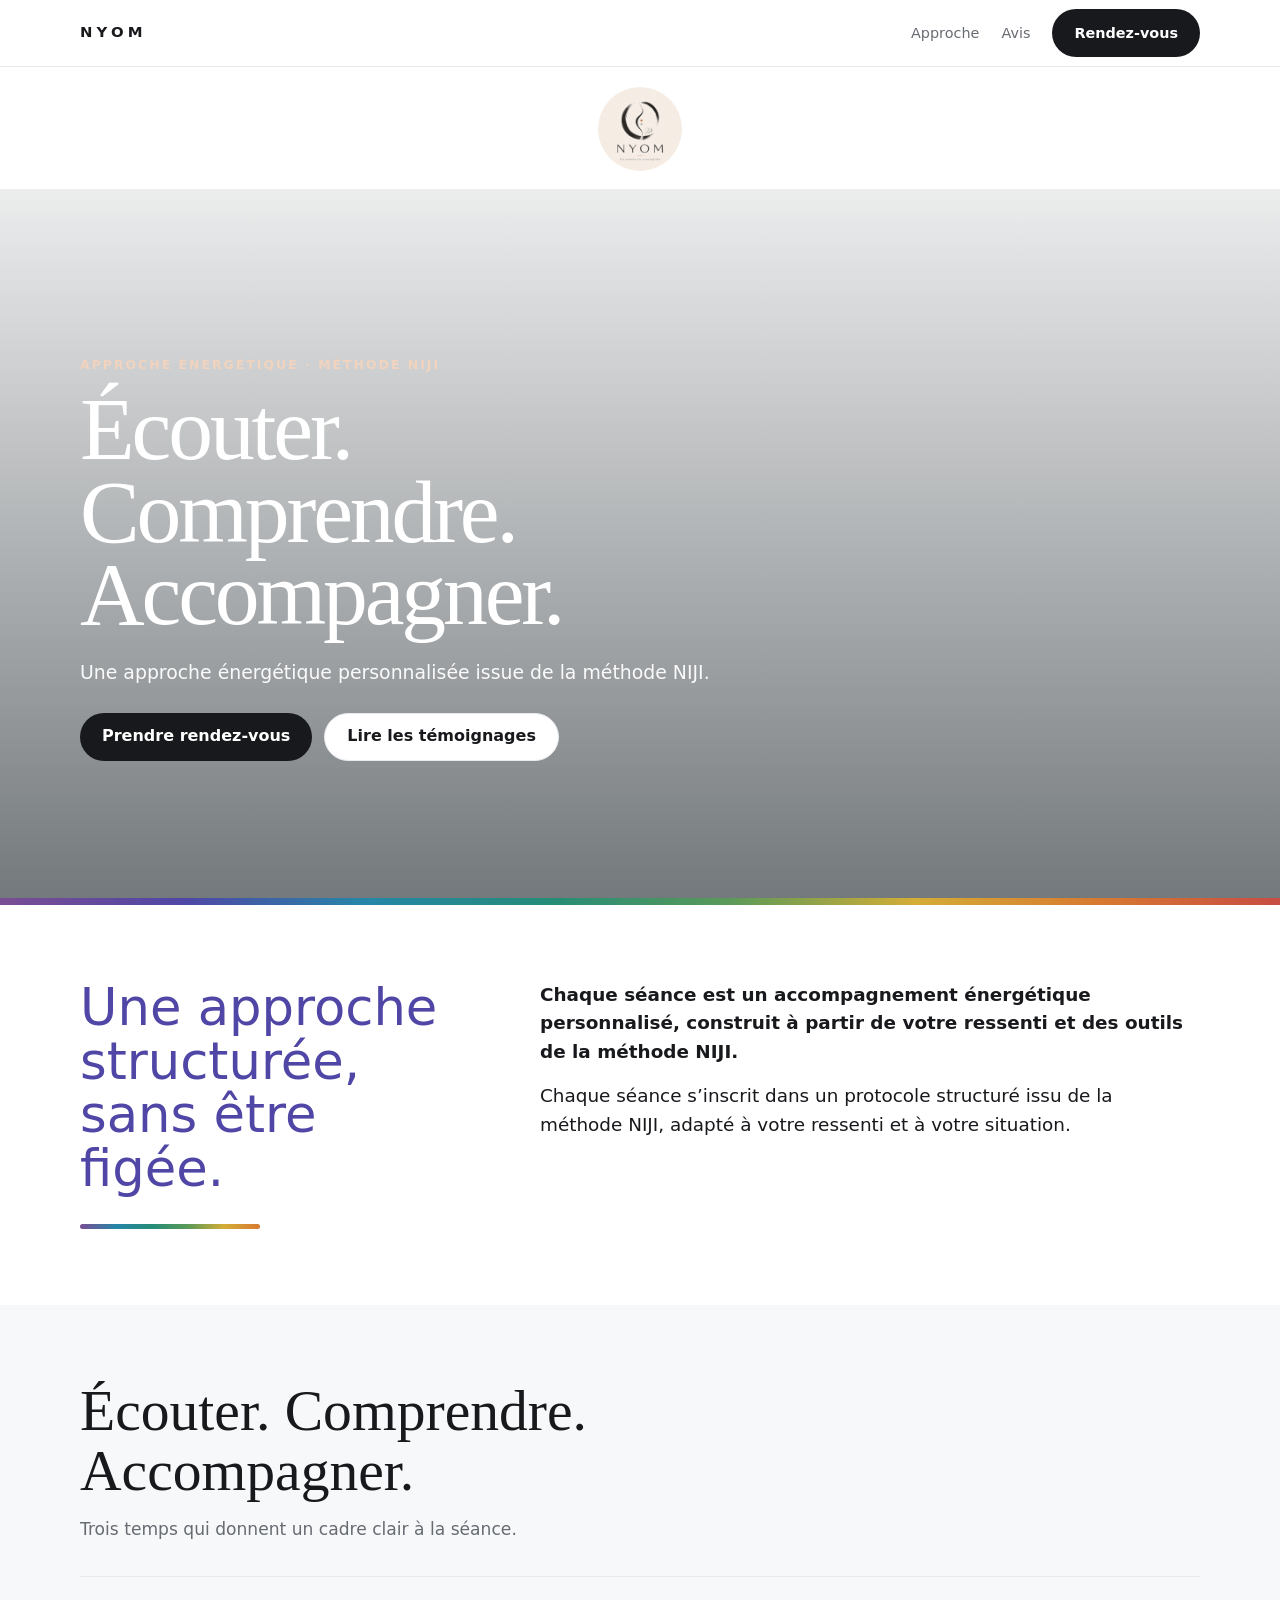
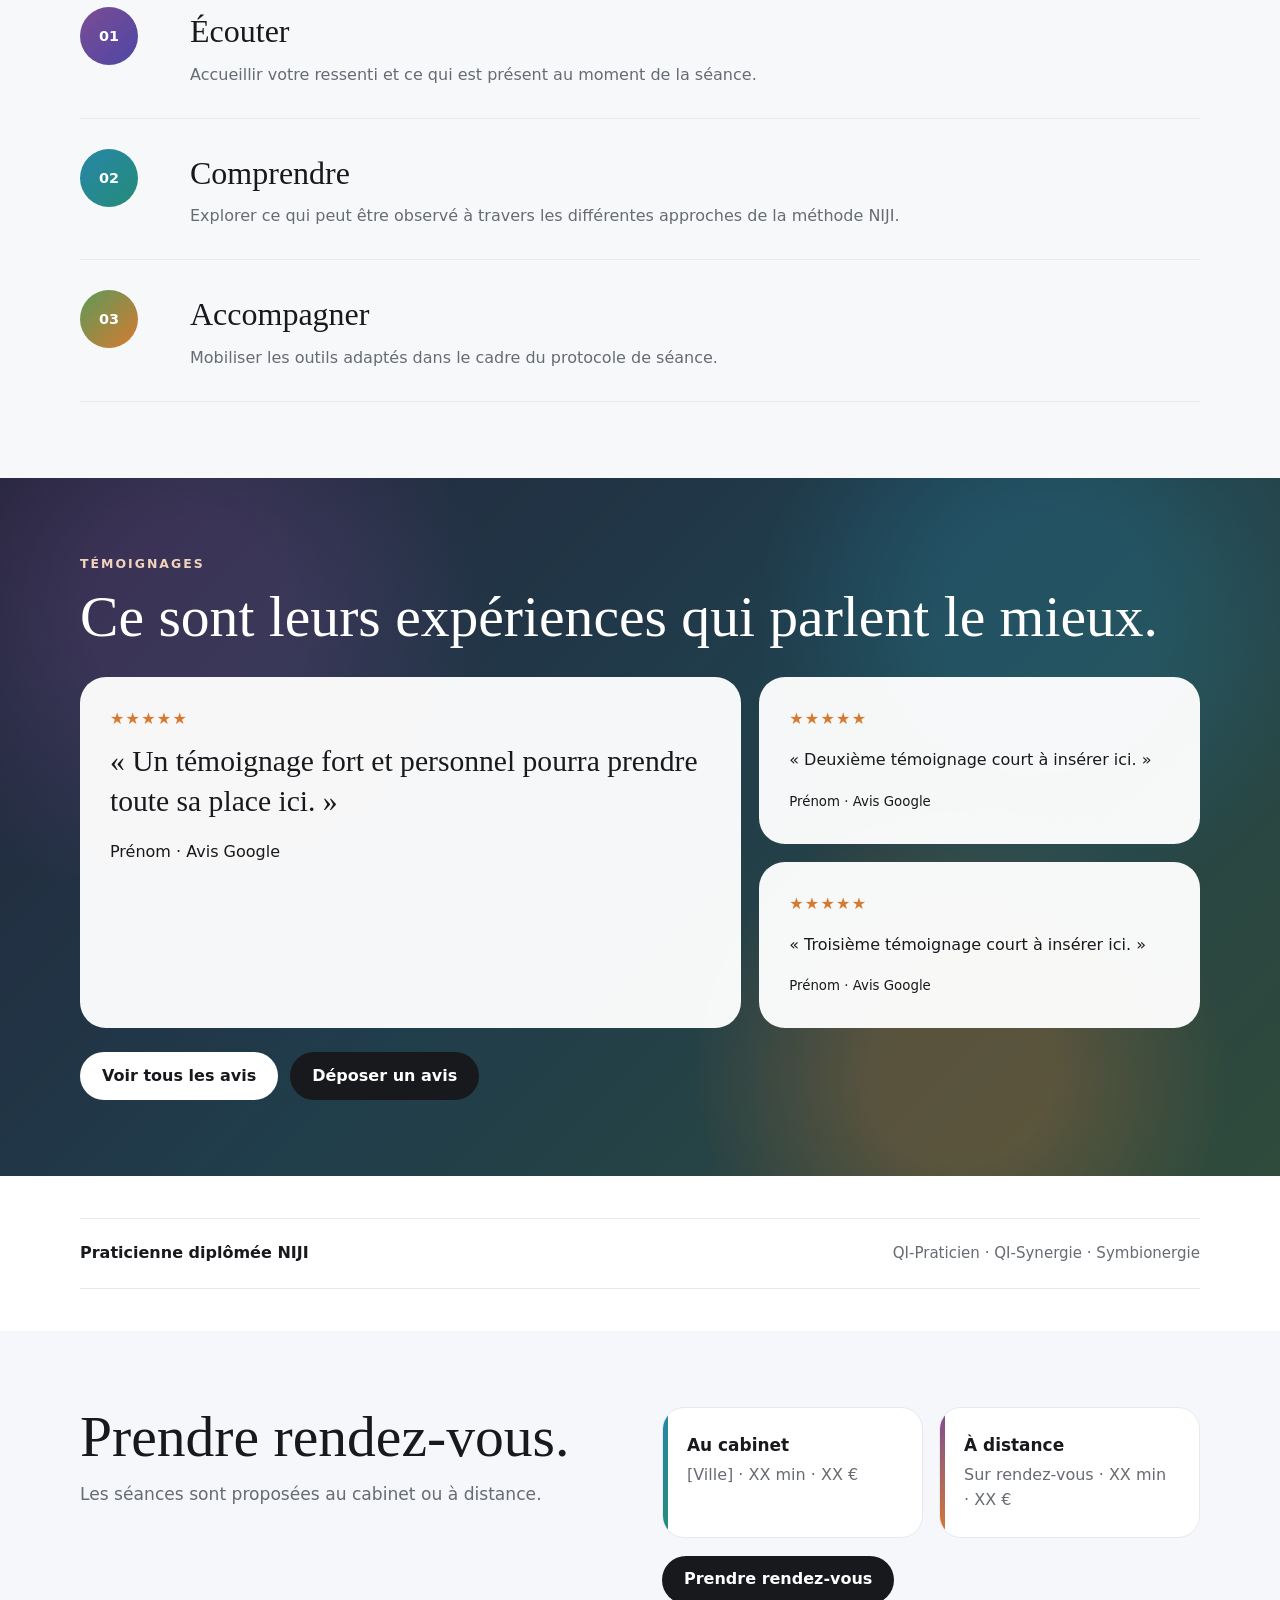
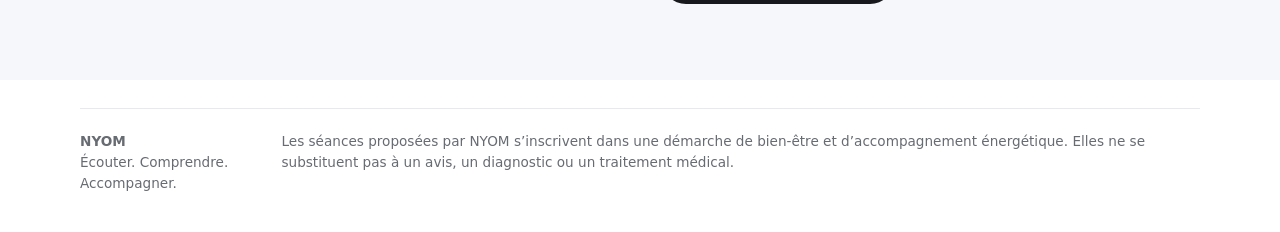
==== index.html @ b597dff4 "Initial NYOM showcase site" ====
<!doctype html>
<html lang="fr">
<head>
<meta charset="utf-8">
<meta name="viewport" content="width=device-width, initial-scale=1">
<title>NYOM — Maquette UX couleurs</title>
<style>
:root {
  --ink:#18191c;
  --muted:#676b72;
  --white:#ffffff;
  --soft:#f7f8fa;
  --indigo:#4f46a5;
  --blue:#2686a8;
  --teal:#258c78;
  --green:#5b9a58;
  --yellow:#d4ad36;
  --orange:#d77a31;
  --red:#c84c43;
  --purple:#7a4d94;
  --line:#e7e9ee;
  --max:1120px;
}
*{box-sizing:border-box}
html{scroll-behavior:smooth}
body{margin:0;background:var(--white);color:var(--ink);font-family:Inter,system-ui,-apple-system,"Segoe UI",sans-serif;line-height:1.55}
a{color:inherit;text-decoration:none}
.wrap{width:min(calc(100% - 28px),var(--max));margin:auto}

header{
  position:sticky;top:0;z-index:30;
  background:rgba(255,255,255,.94);
  backdrop-filter:blur(12px);
  border-bottom:1px solid var(--line)
}
.nav{min-height:66px;display:flex;align-items:center;justify-content:space-between;gap:18px}
.wordmark{letter-spacing:.28em;font-weight:800;font-size:.93rem}
.navlinks{display:flex;align-items:center;gap:22px;color:var(--muted);font-size:.9rem}
.btn{
  display:inline-flex;align-items:center;justify-content:center;
  min-height:48px;padding:0 22px;border-radius:999px;
  background:var(--ink);color:#fff;font-weight:750
}
.btn.light{background:#fff;color:var(--ink);border:1px solid var(--line)}

.logo-band{
  background:#fff;
  padding:20px 0 18px;
  display:flex;justify-content:center;
}
.logo-band img{width:84px;height:84px;object-fit:cover;border-radius:50%;mix-blend-mode:multiply}

.hero{
  position:relative;min-height:72vh;display:flex;align-items:flex-end;overflow:hidden;
  background:
    linear-gradient(180deg,rgba(13,22,28,.08),rgba(13,22,28,.58)),
    url("https://images.unsplash.com/photo-1470770841072-f978cf4d019e?auto=format&fit=crop&w=1800&q=88") center/cover no-repeat;
}
.hero:after{
  content:"";position:absolute;inset:auto 0 0 0;height:7px;
  background:linear-gradient(90deg,var(--purple),var(--indigo),var(--blue),var(--teal),var(--green),var(--yellow),var(--orange),var(--red));
}
.hero-inner{position:relative;z-index:2;padding:90px 0 68px;color:#fff;max-width:760px}
.kicker{font-size:.78rem;font-weight:800;letter-spacing:.16em;text-transform:uppercase;color:#f1d3be;margin-bottom:14px}
h1,h2,h3{font-family:Georgia,"Times New Roman",serif;font-weight:400}
h1{font-size:clamp(3.5rem,7vw,6.6rem);line-height:.92;letter-spacing:-.035em;margin:0 0 22px}
.hero p{font-size:1.18rem;max-width:640px;color:rgba(255,255,255,.95);margin:0 0 26px}
.hero-actions{display:flex;gap:12px;flex-wrap:wrap}

section{padding:76px 0}
h2{font-size:clamp(2.4rem,4.5vw,4.1rem);line-height:1.05;margin:0 0 14px}
.lead{color:var(--muted);font-size:1.07rem;max-width:720px;margin:0}

.approach{background:#fff}
.approach-grid{display:grid;grid-template-columns:.75fr 1.25fr;gap:64px;align-items:start}
.approach-title{font-size:clamp(2.3rem,4vw,3.6rem);line-height:1.05;color:var(--indigo)}
.approach-copy{font-size:1.15rem;max-width:760px}
.approach-copy p{margin:0 0 16px}
.spectrum-line{height:5px;border-radius:999px;background:linear-gradient(90deg,var(--purple),var(--blue),var(--teal),var(--green),var(--yellow),var(--orange));margin-top:28px;width:180px}

.flow{background:var(--soft)}
.flow-head{max-width:700px;margin-bottom:34px}
.flow-list{display:grid;gap:0;border-top:1px solid var(--line)}
.flow-item{
  display:grid;grid-template-columns:90px 1fr;gap:20px;
  padding:30px 0;border-bottom:1px solid var(--line);align-items:start
}
.flow-num{
  width:58px;height:58px;border-radius:50%;
  display:grid;place-items:center;color:#fff;font-weight:800;font-size:.9rem
}
.flow-item:nth-child(1) .flow-num{background:linear-gradient(135deg,var(--purple),var(--indigo))}
.flow-item:nth-child(2) .flow-num{background:linear-gradient(135deg,var(--blue),var(--teal))}
.flow-item:nth-child(3) .flow-num{background:linear-gradient(135deg,var(--green),var(--orange))}
.flow-item h3{font-size:2rem;margin:0 0 6px}
.flow-item p{margin:0;color:var(--muted);max-width:720px}

.reviews{
  background:linear-gradient(135deg,#23243a 0%,#203d4b 48%,#2f4b3c 100%);
  color:#fff;position:relative;overflow:hidden
}
.reviews:before{
  content:"";position:absolute;inset:0;opacity:.28;
  background:
    radial-gradient(circle at 15% 20%, #7a4d94 0 8%, transparent 25%),
    radial-gradient(circle at 82% 20%, #2686a8 0 9%, transparent 25%),
    radial-gradient(circle at 75% 85%, #d77a31 0 8%, transparent 24%)
}
.reviews .wrap{position:relative;z-index:2}
.reviews h2{color:#fff}
.review-grid{display:grid;grid-template-columns:1.2fr .8fr;gap:18px;margin-top:30px}
.review-main,.review-small{
  background:rgba(255,255,255,.96);color:var(--ink);
  border-radius:26px;padding:30px
}
.review-main blockquote{font-family:Georgia,serif;font-size:1.85rem;line-height:1.35;margin:0 0 18px}
.review-side{display:grid;gap:18px}
.stars{color:var(--orange);letter-spacing:.08em;margin-bottom:10px}
.review-actions{display:flex;gap:12px;flex-wrap:wrap;margin-top:24px}
.reviews .btn.light{background:#fff;border:0}

.credibility{background:#fff;padding:42px 0}
.credibility .wrap{
  display:flex;align-items:center;justify-content:space-between;gap:30px;
  border-top:1px solid var(--line);border-bottom:1px solid var(--line);padding:22px 0
}
.credibility strong{font-size:1rem}
.credibility span{color:var(--muted);font-size:.94rem}

.booking{background:#f6f7fa}
.booking-grid{display:grid;grid-template-columns:1fr 1fr;gap:44px;align-items:start}
.modes{display:grid;grid-template-columns:1fr 1fr;gap:16px}
.mode{
  background:#fff;border:1px solid var(--line);border-radius:22px;padding:24px;
  position:relative;overflow:hidden
}
.mode:before{content:"";position:absolute;left:0;top:0;bottom:0;width:5px}
.mode:first-child:before{background:linear-gradient(var(--blue),var(--teal))}
.mode:last-child:before{background:linear-gradient(var(--purple),var(--orange))}
.mode strong{display:block;font-size:1.06rem;margin-bottom:5px}
.mode span{color:var(--muted)}
.booking .btn{margin-top:18px}

footer{padding:28px 0 38px;background:#fff;color:var(--muted);font-size:.85rem}
.foot{display:flex;justify-content:space-between;gap:28px;border-top:1px solid var(--line);padding-top:22px}

@media(max-width:860px){
  .navlinks a:not(.btn){display:none}
  .approach-grid,.review-grid,.booking-grid{grid-template-columns:1fr}
  .modes{grid-template-columns:1fr}
  .credibility .wrap{align-items:flex-start;flex-direction:column}
}
@media(max-width:560px){
  .wrap{width:min(calc(100% - 22px),var(--max))}
  .nav .btn{min-height:42px;padding-inline:15px}
  .logo-band{padding:14px 0 12px}
  .logo-band img{width:68px;height:68px}
  .hero{min-height:70vh}
  .hero-inner{padding:82px 0 54px}
  .hero-actions{display:grid}
  .hero-actions .btn{width:100%}
  section{padding:58px 0}
  .approach-grid{gap:24px}
  .approach-title{font-size:2.35rem}
  .approach-copy{font-size:1.05rem}
  .flow-item{grid-template-columns:64px 1fr;gap:14px;padding:24px 0}
  .flow-num{width:48px;height:48px}
  .flow-item h3{font-size:1.75rem}
  .review-main blockquote{font-size:1.45rem}
  .foot{flex-direction:column}
}
</style>
</head>
<body>

<header>
  <div class="wrap nav">
    <a href="#top" class="wordmark">NYOM</a>
    <nav class="navlinks">
      <a href="#approche">Approche</a>
      <a href="#avis">Avis</a>
      <a href="#rdv" class="btn">Rendez-vous</a>
    </nav>
  </div>
</header>

<div class="logo-band">
  <img src='[data-uri]' alt='Logo NYOM'>
</div>

<main id="top">
<section class="hero">
  <div class="wrap">
    <div class="hero-inner">
      <div class="kicker">Approche énergétique · Méthode NIJI</div>
      <h1>Écouter.<br>Comprendre.<br>Accompagner.</h1>
      <p>Une approche énergétique personnalisée issue de la méthode NIJI.</p>
      <div class="hero-actions">
        <a href="#rdv" class="btn">Prendre rendez-vous</a>
        <a href="#avis" class="btn light">Lire les témoignages</a>
      </div>
    </div>
  </div>
</section>

<section id="approche" class="approach">
  <div class="wrap approach-grid">
    <div>
      <div class="approach-title">Une approche structurée, sans être figée.</div>
      <div class="spectrum-line"></div>
    </div>
    <div class="approach-copy">
      <p><strong>Chaque séance est un accompagnement énergétique personnalisé, construit à partir de votre ressenti et des outils de la méthode NIJI.</strong></p>
      <p>Chaque séance s’inscrit dans un protocole structuré issu de la méthode NIJI, adapté à votre ressenti et à votre situation.</p>
    </div>
  </div>
</section>

<section class="flow">
  <div class="wrap">
    <div class="flow-head">
      <h2>Écouter. Comprendre. Accompagner.</h2>
      <p class="lead">Trois temps qui donnent un cadre clair à la séance.</p>
    </div>
    <div class="flow-list">
      <article class="flow-item">
        <div class="flow-num">01</div>
        <div><h3>Écouter</h3><p>Accueillir votre ressenti et ce qui est présent au moment de la séance.</p></div>
      </article>
      <article class="flow-item">
        <div class="flow-num">02</div>
        <div><h3>Comprendre</h3><p>Explorer ce qui peut être observé à travers les différentes approches de la méthode NIJI.</p></div>
      </article>
      <article class="flow-item">
        <div class="flow-num">03</div>
        <div><h3>Accompagner</h3><p>Mobiliser les outils adaptés dans le cadre du protocole de séance.</p></div>
      </article>
    </div>
  </div>
</section>

<section id="avis" class="reviews">
  <div class="wrap">
    <div class="kicker">Témoignages</div>
    <h2>Ce sont leurs expériences qui parlent le mieux.</h2>
    <div class="review-grid">
      <div class="review-main">
        <div class="stars">★★★★★</div>
        <blockquote>« Un témoignage fort et personnel pourra prendre toute sa place ici. »</blockquote>
        <div>Prénom · Avis Google</div>
      </div>
      <div class="review-side">
        <div class="review-small"><div class="stars">★★★★★</div><p>« Deuxième témoignage court à insérer ici. »</p><small>Prénom · Avis Google</small></div>
        <div class="review-small"><div class="stars">★★★★★</div><p>« Troisième témoignage court à insérer ici. »</p><small>Prénom · Avis Google</small></div>
      </div>
    </div>
    <div class="review-actions">
      <a href="#" class="btn light">Voir tous les avis</a>
      <a href="#" class="btn">Déposer un avis</a>
    </div>
  </div>
</section>

<section class="credibility">
  <div class="wrap">
    <strong>Praticienne diplômée NIJI</strong>
    <span>QI-Praticien · QI-Synergie · Symbionergie</span>
  </div>
</section>

<section id="rdv" class="booking">
  <div class="wrap booking-grid">
    <div>
      <h2>Prendre rendez-vous.</h2>
      <p class="lead">Les séances sont proposées au cabinet ou à distance.</p>
    </div>
    <div>
      <div class="modes">
        <div class="mode"><strong>Au cabinet</strong><span>[Ville] · XX min · XX €</span></div>
        <div class="mode"><strong>À distance</strong><span>Sur rendez-vous · XX min · XX €</span></div>
      </div>
      <a href="#" class="btn">Prendre rendez-vous</a>
    </div>
  </div>
</section>
</main>

<footer>
  <div class="wrap foot">
    <div><strong>NYOM</strong><br>Écouter. Comprendre. Accompagner.</div>
    <div>Les séances proposées par NYOM s’inscrivent dans une démarche de bien-être et d’accompagnement énergétique. Elles ne se substituent pas à un avis, un diagnostic ou un traitement médical.</div>
  </div>
</footer>

</body>
</html>
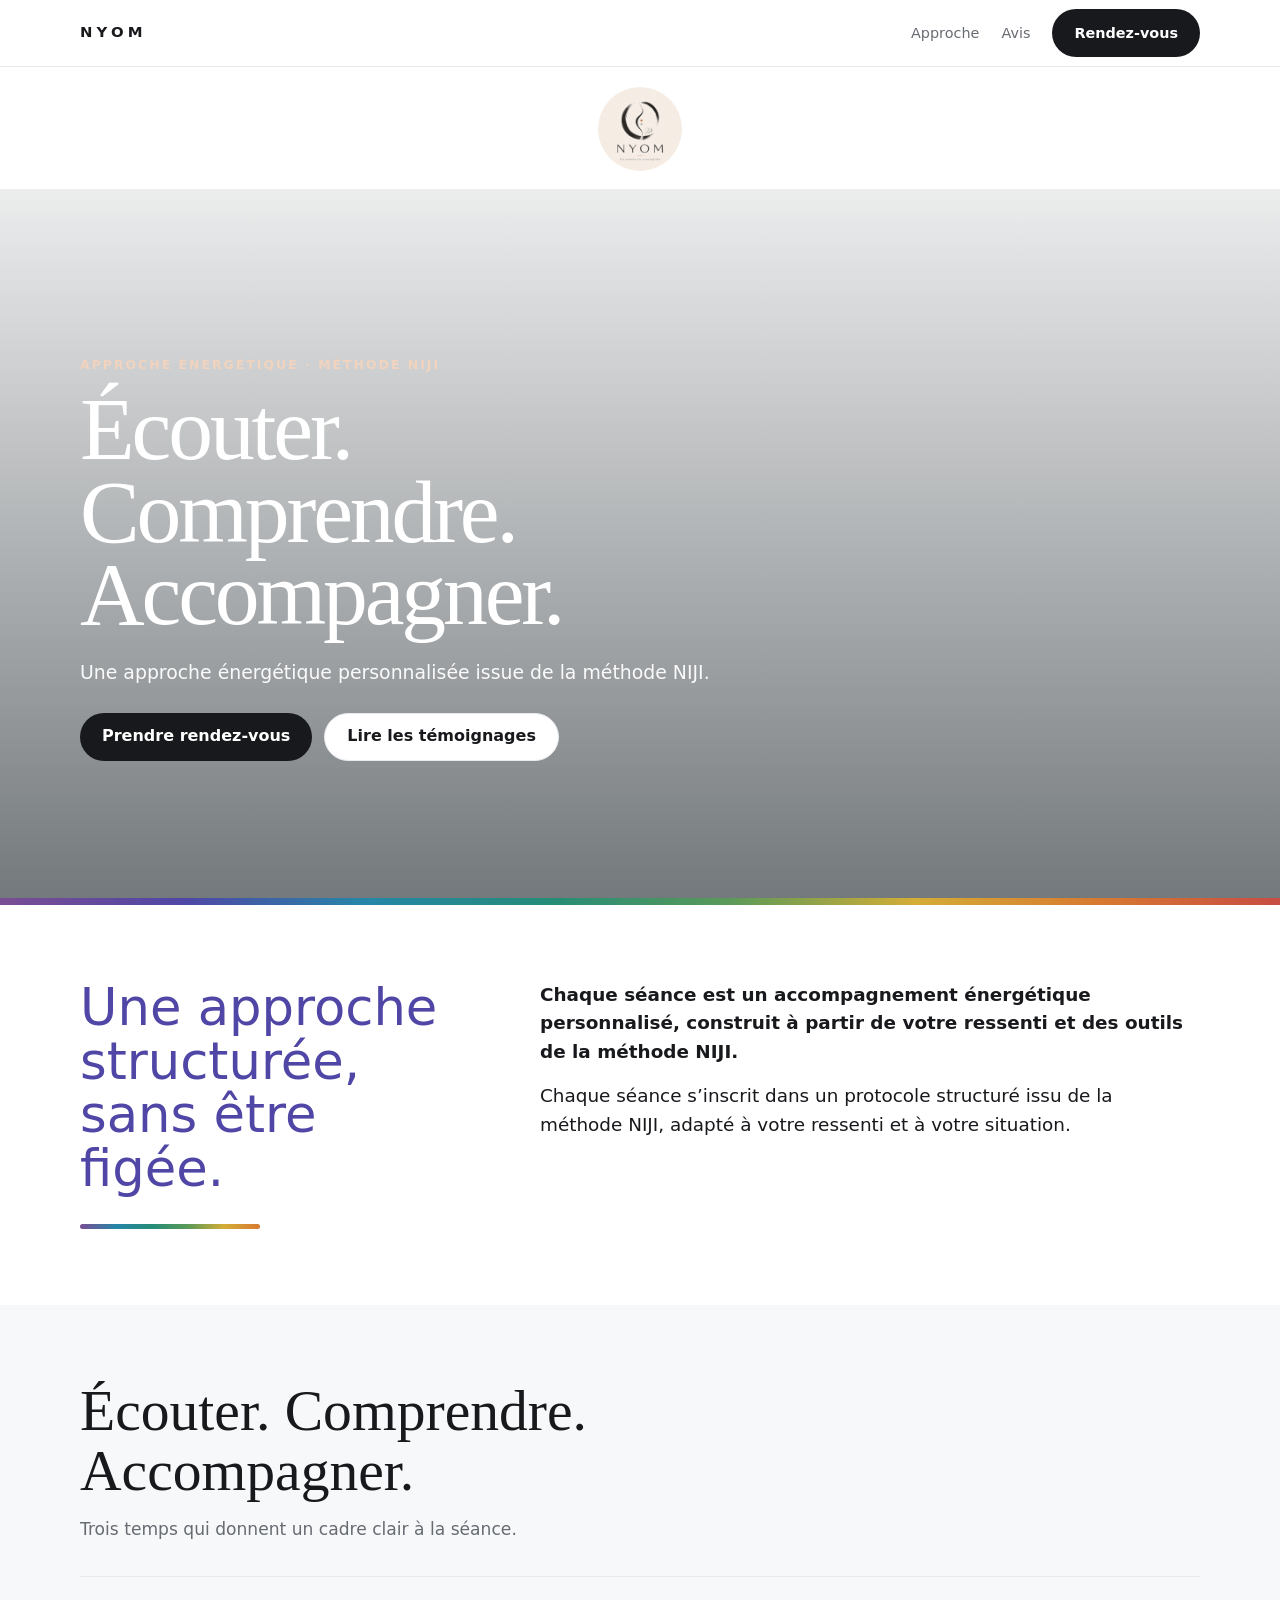
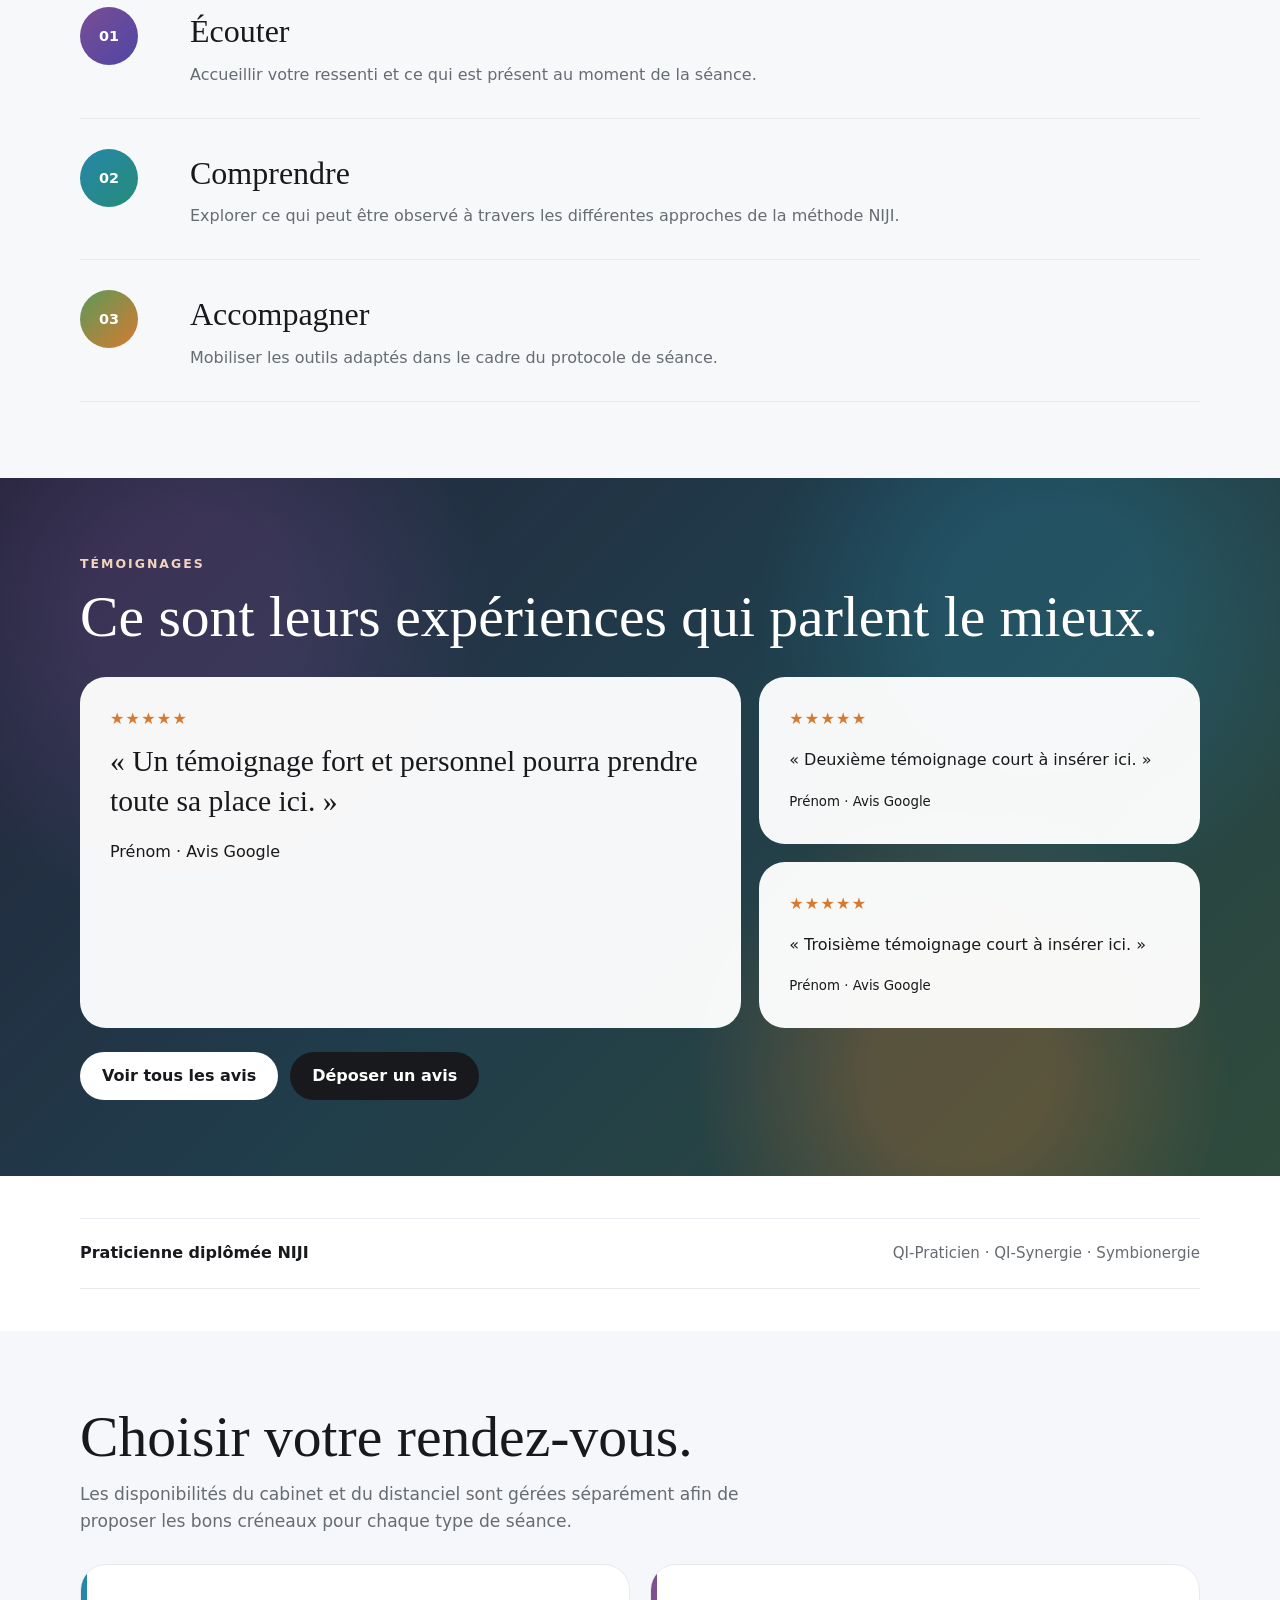
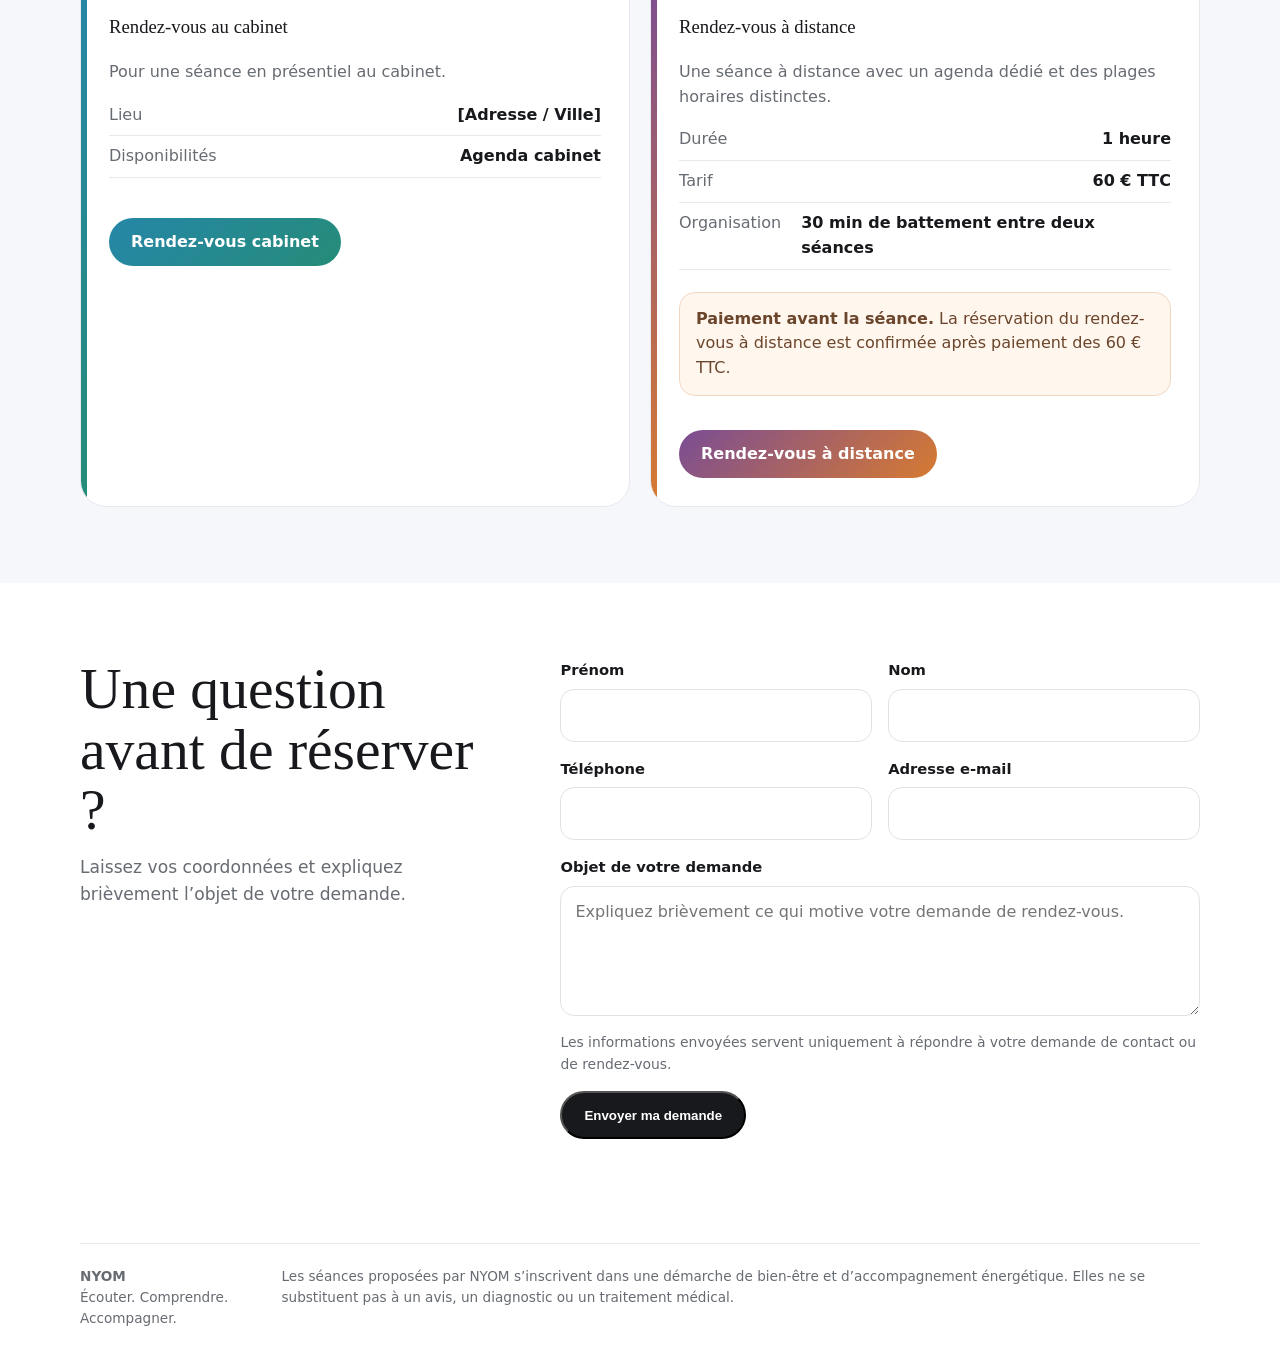
==== commit 232e9fa0: "feat: separate cabinet and remote booking" ====
--- a/index.html
+++ b/index.html
@@ -1,8 +1,9 @@
-<!doctype html>
+<!DOCTYPE html>
+
 <html lang="fr">
 <head>
-<meta charset="utf-8">
-<meta name="viewport" content="width=device-width, initial-scale=1">
+<meta charset="utf-8"/>
+<meta content="width=device-width, initial-scale=1" name="viewport"/>
 <title>NYOM — Maquette UX couleurs</title>
 <style>
 :root {
@@ -169,128 +170,235 @@
   .review-main blockquote{font-size:1.45rem}
   .foot{flex-direction:column}
 }
+
+.booking-head{max-width:780px;margin-bottom:30px}
+.booking-options{display:grid;grid-template-columns:1fr 1fr;gap:20px}
+.booking-card{background:#fff;border:1px solid var(--line);border-radius:26px;padding:28px;position:relative;overflow:hidden}
+.booking-card:before{content:"";position:absolute;left:0;top:0;bottom:0;width:6px}
+.booking-card.cabinet:before{background:linear-gradient(var(--blue),var(--teal))}
+.booking-card.remote:before{background:linear-gradient(var(--purple),var(--orange))}
+.booking-card p{color:var(--muted);margin:0 0 18px}
+.facts{display:grid;gap:8px;margin:18px 0 22px}
+.fact{display:flex;justify-content:space-between;gap:20px;padding-bottom:8px;border-bottom:1px solid var(--line)}
+.fact span:first-child{color:var(--muted)}
+.payment-note{background:#fff6ed;border:1px solid #f0d7c4;border-radius:16px;padding:14px 16px;margin:16px 0;color:#6b452c}
+.btn.blue{background:linear-gradient(135deg,var(--blue),var(--teal))}
+.btn.purple{background:linear-gradient(135deg,var(--purple),var(--orange))}
+.contact{background:#fff}
+.contact-grid{display:grid;grid-template-columns:.8fr 1.2fr;gap:54px}
+.form{display:grid;grid-template-columns:1fr 1fr;gap:16px}
+.field{display:grid;gap:7px}
+.field.full{grid-column:1/-1}
+.field label{font-size:.92rem;font-weight:700}
+.field input,.field textarea{width:100%;border:1px solid #dfe2e7;border-radius:14px;padding:13px 14px;background:#fff;color:var(--ink);font:inherit}
+.field textarea{min-height:130px;resize:vertical}
+.form-note{grid-column:1/-1;color:var(--muted);font-size:.87rem}
+.form .btn{justify-self:start}
+.success{display:none;margin-top:16px;padding:14px;border-radius:14px;background:#eef7f2;color:#23583f}
+@media(max-width:860px){
+  .booking-options,.contact-grid{grid-template-columns:1fr}
+  .form{grid-template-columns:1fr}
+  .field.full,.form-note{grid-column:auto}
+}
+@media(max-width:560px){
+  .fact{align-items:flex-start;flex-direction:column;gap:2px}
+  .booking-card{padding:23px}
+  .form .btn{width:100%}
+}
 </style>
 </head>
 <body>
-
 <header>
-  <div class="wrap nav">
-    <a href="#top" class="wordmark">NYOM</a>
-    <nav class="navlinks">
-      <a href="#approche">Approche</a>
-      <a href="#avis">Avis</a>
-      <a href="#rdv" class="btn">Rendez-vous</a>
-    </nav>
-  </div>
+<div class="wrap nav">
+<a class="wordmark" href="#top">NYOM</a>
+<nav class="navlinks">
+<a href="#approche">Approche</a>
+<a href="#avis">Avis</a>
+<a class="btn" href="#rdv">Rendez-vous</a>
+</nav>
+</div>
 </header>
-
 <div class="logo-band">
-  <img src='[data-uri]' alt='Logo NYOM'>
-</div>
-
+<img alt="Logo NYOM" src="[data-uri]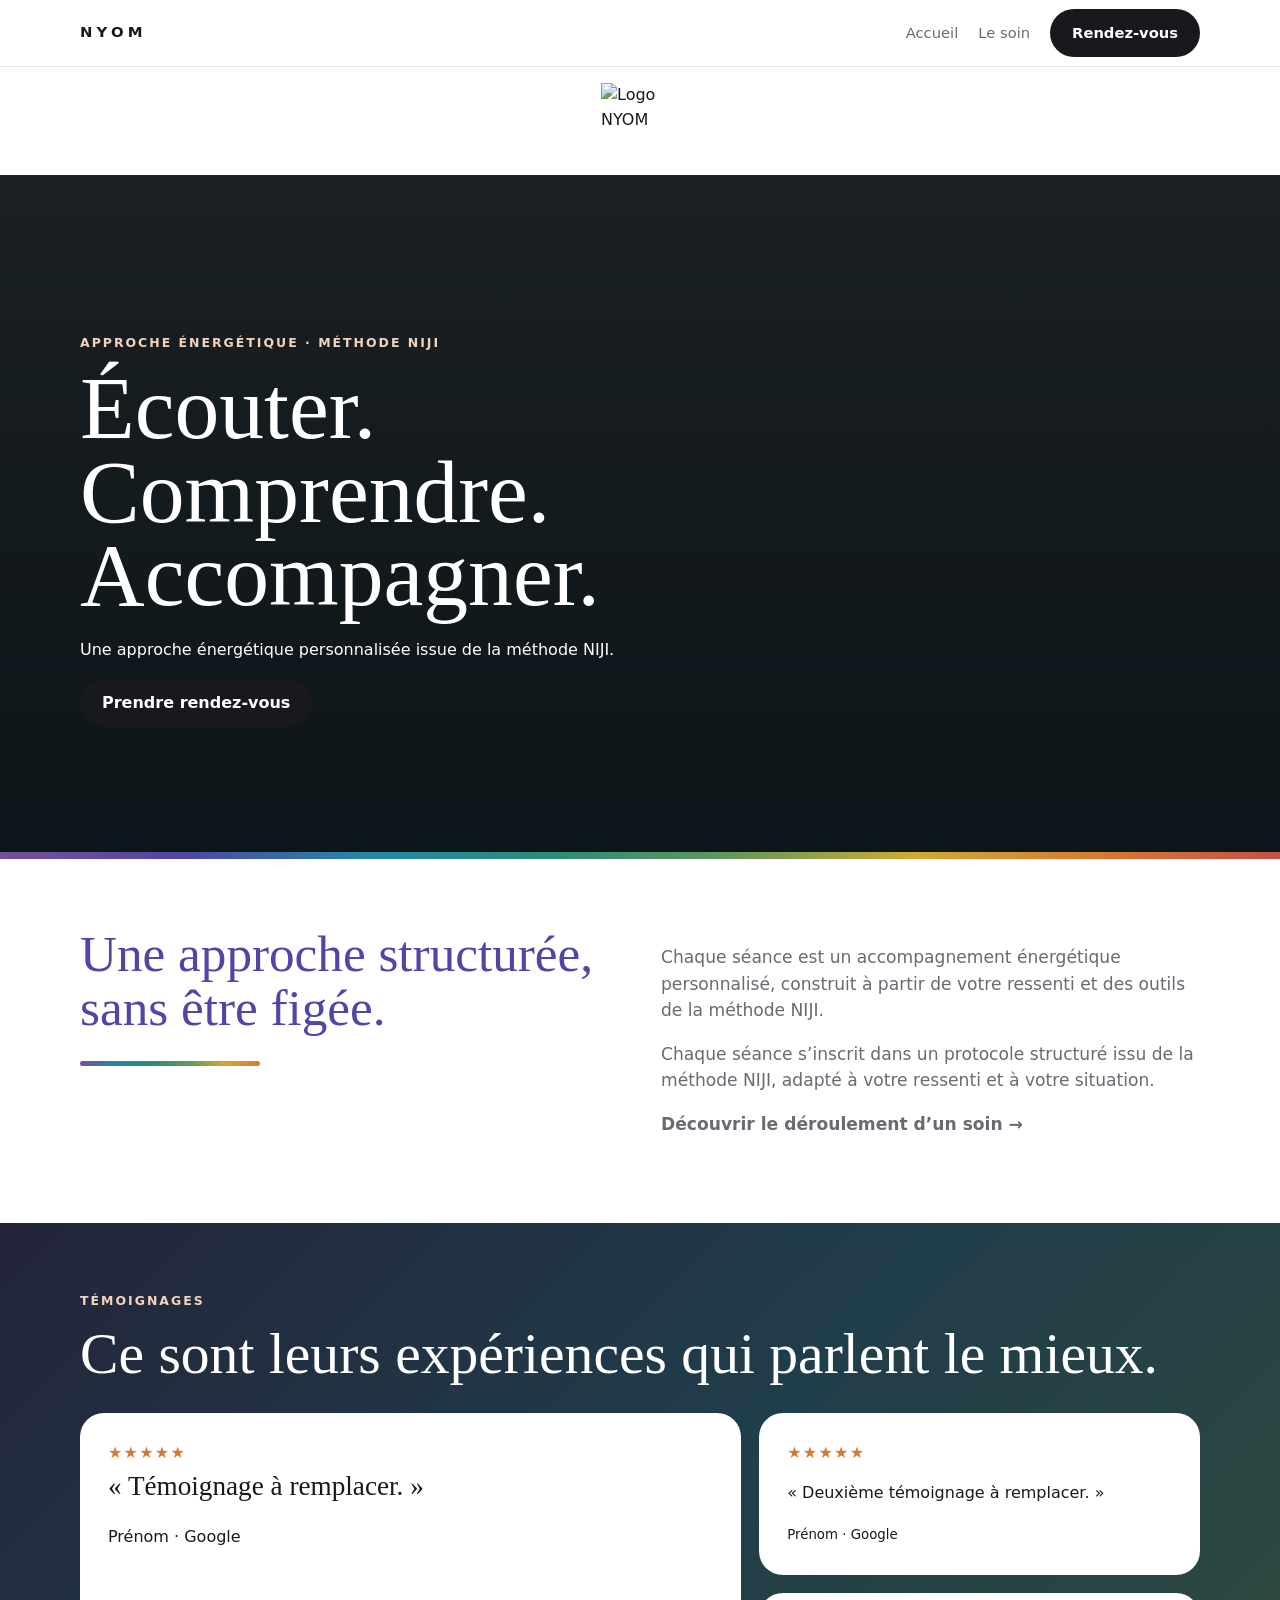
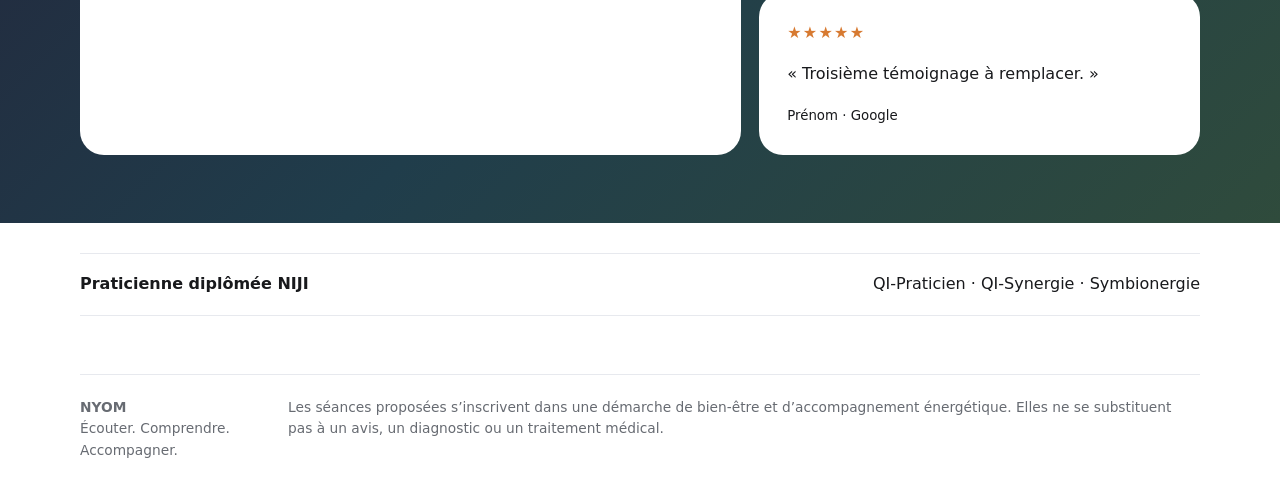
==== commit fbb29767: "feat: split practitioner site into reusable 3-page template" ====
--- a/index.html
+++ b/index.html
@@ -1,404 +1 @@
-<!DOCTYPE html>
-
-<html lang="fr">
-<head>
-<meta charset="utf-8"/>
-<meta content="width=device-width, initial-scale=1" name="viewport"/>
-<title>NYOM — Maquette UX couleurs</title>
-<style>
-:root {
-  --ink:#18191c;
-  --muted:#676b72;
-  --white:#ffffff;
-  --soft:#f7f8fa;
-  --indigo:#4f46a5;
-  --blue:#2686a8;
-  --teal:#258c78;
-  --green:#5b9a58;
-  --yellow:#d4ad36;
-  --orange:#d77a31;
-  --red:#c84c43;
-  --purple:#7a4d94;
-  --line:#e7e9ee;
-  --max:1120px;
-}
-*{box-sizing:border-box}
-html{scroll-behavior:smooth}
-body{margin:0;background:var(--white);color:var(--ink);font-family:Inter,system-ui,-apple-system,"Segoe UI",sans-serif;line-height:1.55}
-a{color:inherit;text-decoration:none}
-.wrap{width:min(calc(100% - 28px),var(--max));margin:auto}
-
-header{
-  position:sticky;top:0;z-index:30;
-  background:rgba(255,255,255,.94);
-  backdrop-filter:blur(12px);
-  border-bottom:1px solid var(--line)
-}
-.nav{min-height:66px;display:flex;align-items:center;justify-content:space-between;gap:18px}
-.wordmark{letter-spacing:.28em;font-weight:800;font-size:.93rem}
-.navlinks{display:flex;align-items:center;gap:22px;color:var(--muted);font-size:.9rem}
-.btn{
-  display:inline-flex;align-items:center;justify-content:center;
-  min-height:48px;padding:0 22px;border-radius:999px;
-  background:var(--ink);color:#fff;font-weight:750
-}
-.btn.light{background:#fff;color:var(--ink);border:1px solid var(--line)}
-
-.logo-band{
-  background:#fff;
-  padding:20px 0 18px;
-  display:flex;justify-content:center;
-}
-.logo-band img{width:84px;height:84px;object-fit:cover;border-radius:50%;mix-blend-mode:multiply}
-
-.hero{
-  position:relative;min-height:72vh;display:flex;align-items:flex-end;overflow:hidden;
-  background:
-    linear-gradient(180deg,rgba(13,22,28,.08),rgba(13,22,28,.58)),
-    url("https://images.unsplash.com/photo-1470770841072-f978cf4d019e?auto=format&fit=crop&w=1800&q=88") center/cover no-repeat;
-}
-.hero:after{
-  content:"";position:absolute;inset:auto 0 0 0;height:7px;
-  background:linear-gradient(90deg,var(--purple),var(--indigo),var(--blue),var(--teal),var(--green),var(--yellow),var(--orange),var(--red));
-}
-.hero-inner{position:relative;z-index:2;padding:90px 0 68px;color:#fff;max-width:760px}
-.kicker{font-size:.78rem;font-weight:800;letter-spacing:.16em;text-transform:uppercase;color:#f1d3be;margin-bottom:14px}
-h1,h2,h3{font-family:Georgia,"Times New Roman",serif;font-weight:400}
-h1{font-size:clamp(3.5rem,7vw,6.6rem);line-height:.92;letter-spacing:-.035em;margin:0 0 22px}
-.hero p{font-size:1.18rem;max-width:640px;color:rgba(255,255,255,.95);margin:0 0 26px}
-.hero-actions{display:flex;gap:12px;flex-wrap:wrap}
-
-section{padding:76px 0}
-h2{font-size:clamp(2.4rem,4.5vw,4.1rem);line-height:1.05;margin:0 0 14px}
-.lead{color:var(--muted);font-size:1.07rem;max-width:720px;margin:0}
-
-.approach{background:#fff}
-.approach-grid{display:grid;grid-template-columns:.75fr 1.25fr;gap:64px;align-items:start}
-.approach-title{font-size:clamp(2.3rem,4vw,3.6rem);line-height:1.05;color:var(--indigo)}
-.approach-copy{font-size:1.15rem;max-width:760px}
-.approach-copy p{margin:0 0 16px}
-.spectrum-line{height:5px;border-radius:999px;background:linear-gradient(90deg,var(--purple),var(--blue),var(--teal),var(--green),var(--yellow),var(--orange));margin-top:28px;width:180px}
-
-.flow{background:var(--soft)}
-.flow-head{max-width:700px;margin-bottom:34px}
-.flow-list{display:grid;gap:0;border-top:1px solid var(--line)}
-.flow-item{
-  display:grid;grid-template-columns:90px 1fr;gap:20px;
-  padding:30px 0;border-bottom:1px solid var(--line);align-items:start
-}
-.flow-num{
-  width:58px;height:58px;border-radius:50%;
-  display:grid;place-items:center;color:#fff;font-weight:800;font-size:.9rem
-}
-.flow-item:nth-child(1) .flow-num{background:linear-gradient(135deg,var(--purple),var(--indigo))}
-.flow-item:nth-child(2) .flow-num{background:linear-gradient(135deg,var(--blue),var(--teal))}
-.flow-item:nth-child(3) .flow-num{background:linear-gradient(135deg,var(--green),var(--orange))}
-.flow-item h3{font-size:2rem;margin:0 0 6px}
-.flow-item p{margin:0;color:var(--muted);max-width:720px}
-
-.reviews{
-  background:linear-gradient(135deg,#23243a 0%,#203d4b 48%,#2f4b3c 100%);
-  color:#fff;position:relative;overflow:hidden
-}
-.reviews:before{
-  content:"";position:absolute;inset:0;opacity:.28;
-  background:
-    radial-gradient(circle at 15% 20%, #7a4d94 0 8%, transparent 25%),
-    radial-gradient(circle at 82% 20%, #2686a8 0 9%, transparent 25%),
-    radial-gradient(circle at 75% 85%, #d77a31 0 8%, transparent 24%)
-}
-.reviews .wrap{position:relative;z-index:2}
-.reviews h2{color:#fff}
-.review-grid{display:grid;grid-template-columns:1.2fr .8fr;gap:18px;margin-top:30px}
-.review-main,.review-small{
-  background:rgba(255,255,255,.96);color:var(--ink);
-  border-radius:26px;padding:30px
-}
-.review-main blockquote{font-family:Georgia,serif;font-size:1.85rem;line-height:1.35;margin:0 0 18px}
-.review-side{display:grid;gap:18px}
-.stars{color:var(--orange);letter-spacing:.08em;margin-bottom:10px}
-.review-actions{display:flex;gap:12px;flex-wrap:wrap;margin-top:24px}
-.reviews .btn.light{background:#fff;border:0}
-
-.credibility{background:#fff;padding:42px 0}
-.credibility .wrap{
-  display:flex;align-items:center;justify-content:space-between;gap:30px;
-  border-top:1px solid var(--line);border-bottom:1px solid var(--line);padding:22px 0
-}
-.credibility strong{font-size:1rem}
-.credibility span{color:var(--muted);font-size:.94rem}
-
-.booking{background:#f6f7fa}
-.booking-grid{display:grid;grid-template-columns:1fr 1fr;gap:44px;align-items:start}
-.modes{display:grid;grid-template-columns:1fr 1fr;gap:16px}
-.mode{
-  background:#fff;border:1px solid var(--line);border-radius:22px;padding:24px;
-  position:relative;overflow:hidden
-}
-.mode:before{content:"";position:absolute;left:0;top:0;bottom:0;width:5px}
-.mode:first-child:before{background:linear-gradient(var(--blue),var(--teal))}
-.mode:last-child:before{background:linear-gradient(var(--purple),var(--orange))}
-.mode strong{display:block;font-size:1.06rem;margin-bottom:5px}
-.mode span{color:var(--muted)}
-.booking .btn{margin-top:18px}
-
-footer{padding:28px 0 38px;background:#fff;color:var(--muted);font-size:.85rem}
-.foot{display:flex;justify-content:space-between;gap:28px;border-top:1px solid var(--line);padding-top:22px}
-
-@media(max-width:860px){
-  .navlinks a:not(.btn){display:none}
-  .approach-grid,.review-grid,.booking-grid{grid-template-columns:1fr}
-  .modes{grid-template-columns:1fr}
-  .credibility .wrap{align-items:flex-start;flex-direction:column}
-}
-@media(max-width:560px){
-  .wrap{width:min(calc(100% - 22px),var(--max))}
-  .nav .btn{min-height:42px;padding-inline:15px}
-  .logo-band{padding:14px 0 12px}
-  .logo-band img{width:68px;height:68px}
-  .hero{min-height:70vh}
-  .hero-inner{padding:82px 0 54px}
-  .hero-actions{display:grid}
-  .hero-actions .btn{width:100%}
-  section{padding:58px 0}
-  .approach-grid{gap:24px}
-  .approach-title{font-size:2.35rem}
-  .approach-copy{font-size:1.05rem}
-  .flow-item{grid-template-columns:64px 1fr;gap:14px;padding:24px 0}
-  .flow-num{width:48px;height:48px}
-  .flow-item h3{font-size:1.75rem}
-  .review-main blockquote{font-size:1.45rem}
-  .foot{flex-direction:column}
-}
-
-.booking-head{max-width:780px;margin-bottom:30px}
-.booking-options{display:grid;grid-template-columns:1fr 1fr;gap:20px}
-.booking-card{background:#fff;border:1px solid var(--line);border-radius:26px;padding:28px;position:relative;overflow:hidden}
-.booking-card:before{content:"";position:absolute;left:0;top:0;bottom:0;width:6px}
-.booking-card.cabinet:before{background:linear-gradient(var(--blue),var(--teal))}
-.booking-card.remote:before{background:linear-gradient(var(--purple),var(--orange))}
-.booking-card p{color:var(--muted);margin:0 0 18px}
-.facts{display:grid;gap:8px;margin:18px 0 22px}
-.fact{display:flex;justify-content:space-between;gap:20px;padding-bottom:8px;border-bottom:1px solid var(--line)}
-.fact span:first-child{color:var(--muted)}
-.payment-note{background:#fff6ed;border:1px solid #f0d7c4;border-radius:16px;padding:14px 16px;margin:16px 0;color:#6b452c}
-.btn.blue{background:linear-gradient(135deg,var(--blue),var(--teal))}
-.btn.purple{background:linear-gradient(135deg,var(--purple),var(--orange))}
-.contact{background:#fff}
-.contact-grid{display:grid;grid-template-columns:.8fr 1.2fr;gap:54px}
-.form{display:grid;grid-template-columns:1fr 1fr;gap:16px}
-.field{display:grid;gap:7px}
-.field.full{grid-column:1/-1}
-.field label{font-size:.92rem;font-weight:700}
-.field input,.field textarea{width:100%;border:1px solid #dfe2e7;border-radius:14px;padding:13px 14px;background:#fff;color:var(--ink);font:inherit}
-.field textarea{min-height:130px;resize:vertical}
-.form-note{grid-column:1/-1;color:var(--muted);font-size:.87rem}
-.form .btn{justify-self:start}
-.success{display:none;margin-top:16px;padding:14px;border-radius:14px;background:#eef7f2;color:#23583f}
-@media(max-width:860px){
-  .booking-options,.contact-grid{grid-template-columns:1fr}
-  .form{grid-template-columns:1fr}
-  .field.full,.form-note{grid-column:auto}
-}
-@media(max-width:560px){
-  .fact{align-items:flex-start;flex-direction:column;gap:2px}
-  .booking-card{padding:23px}
-  .form .btn{width:100%}
-}
-</style>
-</head>
-<body>
-<header>
-<div class="wrap nav">
-<a class="wordmark" href="#top">NYOM</a>
-<nav class="navlinks">
-<a href="#approche">Approche</a>
-<a href="#avis">Avis</a>
-<a class="btn" href="#rdv">Rendez-vous</a>
-</nav>
-</div>
-</header>
-<div class="logo-band">
-<img alt="Logo NYOM" src="[data-uri]"/>
-</div>
-<main id="top">
-<section class="hero">
-<div class="wrap">
-<div class="hero-inner">
-<div class="kicker">Approche énergétique · Méthode NIJI</div>
-<h1>Écouter.<br/>Comprendre.<br/>Accompagner.</h1>
-<p>Une approche énergétique personnalisée issue de la méthode NIJI.</p>
-<div class="hero-actions">
-<a class="btn" href="#rdv">Prendre rendez-vous</a>
-<a class="btn light" href="#avis">Lire les témoignages</a>
-</div>
-</div>
-</div>
-</section>
-<section class="approach" id="approche">
-<div class="wrap approach-grid">
-<div>
-<div class="approach-title">Une approche structurée, sans être figée.</div>
-<div class="spectrum-line"></div>
-</div>
-<div class="approach-copy">
-<p><strong>Chaque séance est un accompagnement énergétique personnalisé, construit à partir de votre ressenti et des outils de la méthode NIJI.</strong></p>
-<p>Chaque séance s’inscrit dans un protocole structuré issu de la méthode NIJI, adapté à votre ressenti et à votre situation.</p>
-</div>
-</div>
-</section>
-<section class="flow">
-<div class="wrap">
-<div class="flow-head">
-<h2>Écouter. Comprendre. Accompagner.</h2>
-<p class="lead">Trois temps qui donnent un cadre clair à la séance.</p>
-</div>
-<div class="flow-list">
-<article class="flow-item">
-<div class="flow-num">01</div>
-<div><h3>Écouter</h3><p>Accueillir votre ressenti et ce qui est présent au moment de la séance.</p></div>
-</article>
-<article class="flow-item">
-<div class="flow-num">02</div>
-<div><h3>Comprendre</h3><p>Explorer ce qui peut être observé à travers les différentes approches de la méthode NIJI.</p></div>
-</article>
-<article class="flow-item">
-<div class="flow-num">03</div>
-<div><h3>Accompagner</h3><p>Mobiliser les outils adaptés dans le cadre du protocole de séance.</p></div>
-</article>
-</div>
-</div>
-</section>
-<section class="reviews" id="avis">
-<div class="wrap">
-<div class="kicker">Témoignages</div>
-<h2>Ce sont leurs expériences qui parlent le mieux.</h2>
-<div class="review-grid">
-<div class="review-main">
-<div class="stars">★★★★★</div>
-<blockquote>« Un témoignage fort et personnel pourra prendre toute sa place ici. »</blockquote>
-<div>Prénom · Avis Google</div>
-</div>
-<div class="review-side">
-<div class="review-small"><div class="stars">★★★★★</div><p>« Deuxième témoignage court à insérer ici. »</p><small>Prénom · Avis Google</small></div>
-<div class="review-small"><div class="stars">★★★★★</div><p>« Troisième témoignage court à insérer ici. »</p><small>Prénom · Avis Google</small></div>
-</div>
-</div>
-<div class="review-actions">
-<a class="btn light" href="#">Voir tous les avis</a>
-<a class="btn" href="#">Déposer un avis</a>
-</div>
-</div>
-</section>
-<section class="credibility">
-<div class="wrap">
-<strong>Praticienne diplômée NIJI</strong>
-<span>QI-Praticien · QI-Synergie · Symbionergie</span>
-</div>
-</section>
-<section class="booking" id="rdv">
-<div class="wrap">
-<div class="booking-head">
-<h2>Choisir votre rendez-vous.</h2>
-<p class="lead">Les disponibilités du cabinet et du distanciel sont gérées séparément afin de proposer les bons créneaux pour chaque type de séance.</p>
-</div>
-<div class="booking-options">
-<article class="booking-card cabinet">
-<h3>Rendez-vous au cabinet</h3>
-<p>Pour une séance en présentiel au cabinet.</p>
-<div class="facts">
-<div class="fact"><span>Lieu</span><strong>[Adresse / Ville]</strong></div>
-<div class="fact"><span>Disponibilités</span><strong>Agenda cabinet</strong></div>
-</div>
-<a class="btn blue" href="#contact" id="cabinet-link">Rendez-vous cabinet</a>
-</article>
-<article class="booking-card remote">
-<h3>Rendez-vous à distance</h3>
-<p>Une séance à distance avec un agenda dédié et des plages horaires distinctes.</p>
-<div class="facts">
-<div class="fact"><span>Durée</span><strong>1 heure</strong></div>
-<div class="fact"><span>Tarif</span><strong>60 € TTC</strong></div>
-<div class="fact"><span>Organisation</span><strong>30 min de battement entre deux séances</strong></div>
-</div>
-<div class="payment-note"><strong>Paiement avant la séance.</strong> La réservation du rendez-vous à distance est confirmée après paiement des 60 € TTC.</div>
-<a class="btn purple" href="#contact" id="distance-link">Rendez-vous à distance</a>
-</article>
-</div>
-</div>
-</section>
-</main>
-
-<section class="contact" id="contact">
-<div class="wrap contact-grid">
-<div>
-<h2>Une question avant de réserver ?</h2>
-<p class="lead">Laissez vos coordonnées et expliquez brièvement l’objet de votre demande.</p>
-</div>
-<div>
-<form action="/?contact=ok#contact" class="form" data-netlify="true" method="POST" name="contact-nyom" netlify-honeypot="bot-field">
-<input name="form-name" type="hidden" value="contact-nyom"/>
-<input id="type-rendez-vous" name="type-rendez-vous" type="hidden" value=""/>
-<p hidden=""><label>Ne pas remplir : <input name="bot-field"/></label></p>
-<div class="field">
-<label for="prenom">Prénom</label>
-<input autocomplete="given-name" id="prenom" name="prenom" required=""/>
-</div>
-<div class="field">
-<label for="nom">Nom</label>
-<input autocomplete="family-name" id="nom" name="nom" required=""/>
-</div>
-<div class="field">
-<label for="telephone">Téléphone</label>
-<input autocomplete="tel" id="telephone" name="telephone" required="" type="tel"/>
-</div>
-<div class="field">
-<label for="email">Adresse e-mail</label>
-<input autocomplete="email" id="email" name="email" required="" type="email"/>
-</div>
-<div class="field full">
-<label for="objet">Objet de votre demande</label>
-<textarea id="objet" name="objet" placeholder="Expliquez brièvement ce qui motive votre demande de rendez-vous." required=""></textarea>
-</div>
-<div class="form-note">Les informations envoyées servent uniquement à répondre à votre demande de contact ou de rendez-vous.</div>
-<button class="btn" type="submit">Envoyer ma demande</button>
-</form>
-<div class="success" id="success">Votre demande a bien été envoyée.</div>
-</div>
-</div>
-</section>
-<footer>
-<div class="wrap foot">
-<div><strong>NYOM</strong><br/>Écouter. Comprendre. Accompagner.</div>
-<div>Les séances proposées par NYOM s’inscrivent dans une démarche de bien-être et d’accompagnement énergétique. Elles ne se substituent pas à un avis, un diagnostic ou un traitement médical.</div>
-</div>
-</footer>
-<script>
-const BOOKING_URLS = {
-  cabinet: "",
-  distance: ""
-};
-
-function setupBooking(id, type, label) {
-  const el = document.getElementById(id);
-  if (!el) return;
-  el.addEventListener("click", (event) => {
-    const url = BOOKING_URLS[type];
-    if (url) {
-      event.preventDefault();
-      window.open(url, "_blank", "noopener");
-      return;
-    }
-    const field = document.getElementById("type-rendez-vous");
-    if (field) field.value = label;
-  });
-}
-setupBooking("cabinet-link", "cabinet", "Cabinet");
-setupBooking("distance-link", "distance", "Distance");
-
-const params = new URLSearchParams(location.search);
-if (params.get("contact") === "ok") {
-  const success = document.getElementById("success");
-  if (success) success.style.display = "block";
-}
-</script></body>
-</html>
+<!doctype html><html lang="fr"><head><meta charset="utf-8"><meta name="viewport" content="width=device-width,initial-scale=1"><title>NYOM</title><link rel="stylesheet" href="/css/site.css"></head><body><header><div class="wrap nav"><a href="/" class="wordmark" data-brand-name>NYOM</a><nav class="navlinks"><a href="/">Accueil</a><a href="/soin.html">Le soin</a><a href="/rendez-vous.html" class="btn">Rendez-vous</a></nav></div></header><div class="logo-band"><img data-logo src="/assets/logo.png" alt="Logo"></div><section class="hero" id="hero"><div class="wrap"><div class="hero-inner"><div class="kicker">Approche énergétique · Méthode NIJI</div><h1 data-tagline>Écouter. Comprendre. Accompagner.</h1><p data-subtitle></p><a class="btn" href="/rendez-vous.html">Prendre rendez-vous</a></div></div></section><section><div class="wrap grid-2"><div><div class="approach-title" id="approach-title"></div><div class="spectrum"></div></div><div class="lead"><p id="approach-text1"></p><p id="approach-text2"></p><p><a href="/soin.html"><strong>Découvrir le déroulement d’un soin →</strong></a></p></div></div></section><section class="reviews"><div class="wrap"><div class="kicker">Témoignages</div><h2>Ce sont leurs expériences qui parlent le mieux.</h2><div class="review-grid"><div class="review-main"><div class="stars" id="rating"></div><blockquote id="review-0"></blockquote><div id="author-0"></div></div><div class="review-side"><div class="review-small"><div class="stars">★★★★★</div><p id="review-1"></p><small id="author-1"></small></div><div class="review-small"><div class="stars">★★★★★</div><p id="review-2"></p><small id="author-2"></small></div></div></div></div></section><section class="credentials"><div class="wrap"><strong data-credentials-label></strong><span data-credentials-details></span></div></section><footer><div class="wrap foot"><div><strong data-brand-name></strong><br><span data-tagline></span></div><div>Les séances proposées s’inscrivent dans une démarche de bien-être et d’accompagnement énergétique. Elles ne se substituent pas à un avis, un diagnostic ou un traitement médical.</div></div></footer><script src="/js/site.js"></script><script>document.addEventListener('siteconfigready',e=>{const c=e.detail;document.getElementById('hero').style.backgroundImage=`linear-gradient(180deg,rgba(13,22,28,.08),rgba(13,22,28,.58)),url("${c.home.heroImage}")`;document.getElementById('approach-title').textContent=c.home.approachTitle||'';document.getElementById('approach-text1').textContent=c.home.approachText1||'';document.getElementById('approach-text2').textContent=c.home.approachText2||'';const a=c.reviews?.items||[];[0,1,2].forEach(i=>{if(a[i]){document.getElementById('review-'+i).textContent='« '+a[i].text+' »';document.getElementById('author-'+i).textContent=a[i].author+' · '+(c.reviews.provider||'Avis')}});document.getElementById('rating').textContent=c.reviews?.ratingLabel||'★★★★★'})</script></body></html>
--- a/css/site.css
+++ b/css/site.css
@@ -0,0 +1,2 @@
+
+:root{--primary:#4f46a5;--secondary:#2686a8;--accent:#d77a31;--ink:#18191c;--muted:#676b72;--line:#e7e9ee;--soft:#f7f8fa;--max:1120px}*{box-sizing:border-box}html{scroll-behavior:smooth}body{margin:0;background:#fff;color:var(--ink);font-family:Inter,system-ui,-apple-system,"Segoe UI",sans-serif;line-height:1.55}a{color:inherit;text-decoration:none}img{max-width:100%;display:block}.wrap{width:min(calc(100% - 28px),var(--max));margin:auto}header{position:sticky;top:0;z-index:30;background:rgba(255,255,255,.95);backdrop-filter:blur(12px);border-bottom:1px solid var(--line)}.nav{min-height:66px;display:flex;align-items:center;justify-content:space-between;gap:18px}.wordmark{letter-spacing:.28em;font-weight:800;font-size:.93rem}.navlinks{display:flex;gap:20px;align-items:center;color:var(--muted);font-size:.92rem}.btn{display:inline-flex;align-items:center;justify-content:center;min-height:48px;padding:0 22px;border-radius:999px;background:var(--ink);color:#fff;font-weight:750;border:0;cursor:pointer}.btn.light{background:#fff;color:var(--ink);border:1px solid var(--line)}.logo-band{padding:16px 0 14px;background:#fff;display:flex;justify-content:center}.logo-band img{width:78px;height:78px;object-fit:contain}.hero{position:relative;min-height:70vh;display:flex;align-items:flex-end;background:#1d2225 center/cover no-repeat;overflow:hidden}.hero:before{content:"";position:absolute;inset:0;background:linear-gradient(180deg,rgba(10,18,22,.05),rgba(10,18,22,.62))}.hero:after{content:"";position:absolute;inset:auto 0 0;height:7px;background:linear-gradient(90deg,#765099,var(--primary),var(--secondary),#2c8b79,#62985b,#d0a936,var(--accent),#c65046)}.hero-inner{position:relative;z-index:2;color:#fff;padding:90px 0 64px;max-width:780px}.kicker{font-size:.78rem;font-weight:800;letter-spacing:.16em;text-transform:uppercase;color:#f1d3be;margin-bottom:14px}h1,h2,h3{font-family:Georgia,"Times New Roman",serif;font-weight:400}h1{font-size:clamp(3.4rem,7vw,6.5rem);line-height:.93;margin:0 0 22px}h2{font-size:clamp(2.3rem,4.5vw,4rem);line-height:1.05;margin:0 0 14px}h3{font-size:1.8rem;margin:0 0 8px}section{padding:68px 0}.lead{color:var(--muted);font-size:1.07rem;max-width:740px}.grid-2{display:grid;grid-template-columns:1fr 1fr;gap:42px;align-items:start}.approach-title{font-family:Georgia,serif;font-size:clamp(2.2rem,4vw,3.5rem);line-height:1.05;color:var(--primary)}.spectrum{width:180px;height:5px;margin-top:26px;border-radius:99px;background:linear-gradient(90deg,#765099,var(--secondary),#2c8b79,#62985b,#d0a936,var(--accent))}.flow{background:var(--soft)}.reviews{background:linear-gradient(135deg,#23243a,#203d4b 50%,#2f4b3c);color:#fff}.review-grid{display:grid;grid-template-columns:1.2fr .8fr;gap:18px;margin-top:28px}.review-main,.review-small{background:#fff;color:var(--ink);border-radius:24px;padding:28px}.review-main blockquote{font-family:Georgia,serif;font-size:1.7rem;margin:0 0 18px}.review-side{display:grid;gap:18px}.stars{color:var(--accent);letter-spacing:.08em}.care-image{border-radius:26px;overflow:hidden;background:var(--soft);min-height:260px}.audio-box{margin-top:18px;padding:18px;border-radius:18px;background:var(--soft)}.audio-box audio{width:100%}.steps{display:grid;gap:14px;margin-top:22px}.step{padding:18px 0;border-top:1px solid var(--line)}.booking-options{display:grid;grid-template-columns:1fr 1fr;gap:20px}.booking-card{background:#fff;border:1px solid var(--line);border-radius:24px;padding:26px;position:relative;overflow:hidden}.booking-card:before{content:"";position:absolute;left:0;top:0;bottom:0;width:6px;background:linear-gradient(var(--secondary),#2c8b79)}.booking-card.remote:before{background:linear-gradient(#765099,var(--accent))}.facts{display:grid;gap:8px;margin:18px 0}.fact{display:flex;justify-content:space-between;gap:18px;padding-bottom:8px;border-bottom:1px solid var(--line)}.payment-note{background:#fff6ed;border:1px solid #f0d7c4;border-radius:16px;padding:14px 16px;color:#6b452c;margin:16px 0}.contact-grid{display:grid;grid-template-columns:.8fr 1.2fr;gap:46px}.form{display:grid;grid-template-columns:1fr 1fr;gap:16px}.field{display:grid;gap:7px}.field.full{grid-column:1/-1}.field input,.field textarea{width:100%;border:1px solid #dfe2e7;border-radius:14px;padding:13px 14px;font:inherit}.field textarea{min-height:130px;resize:vertical}.credentials{padding:30px 0}.credentials .wrap{display:flex;justify-content:space-between;gap:20px;padding:18px 0;border-top:1px solid var(--line);border-bottom:1px solid var(--line)}footer{padding:28px 0 38px;color:var(--muted);font-size:.86rem}.foot{display:flex;justify-content:space-between;gap:26px;border-top:1px solid var(--line);padding-top:22px}@media(max-width:860px){.navlinks a:not(.btn){display:none}.grid-2,.review-grid,.booking-options,.contact-grid{grid-template-columns:1fr}.form{grid-template-columns:1fr}.field.full{grid-column:auto}.credentials .wrap{flex-direction:column}}@media(max-width:560px){.wrap{width:min(calc(100% - 22px),var(--max))}.hero{min-height:68vh}.hero-inner{padding:78px 0 52px}section{padding:54px 0}.fact{flex-direction:column;gap:2px}.foot{flex-direction:column}}
